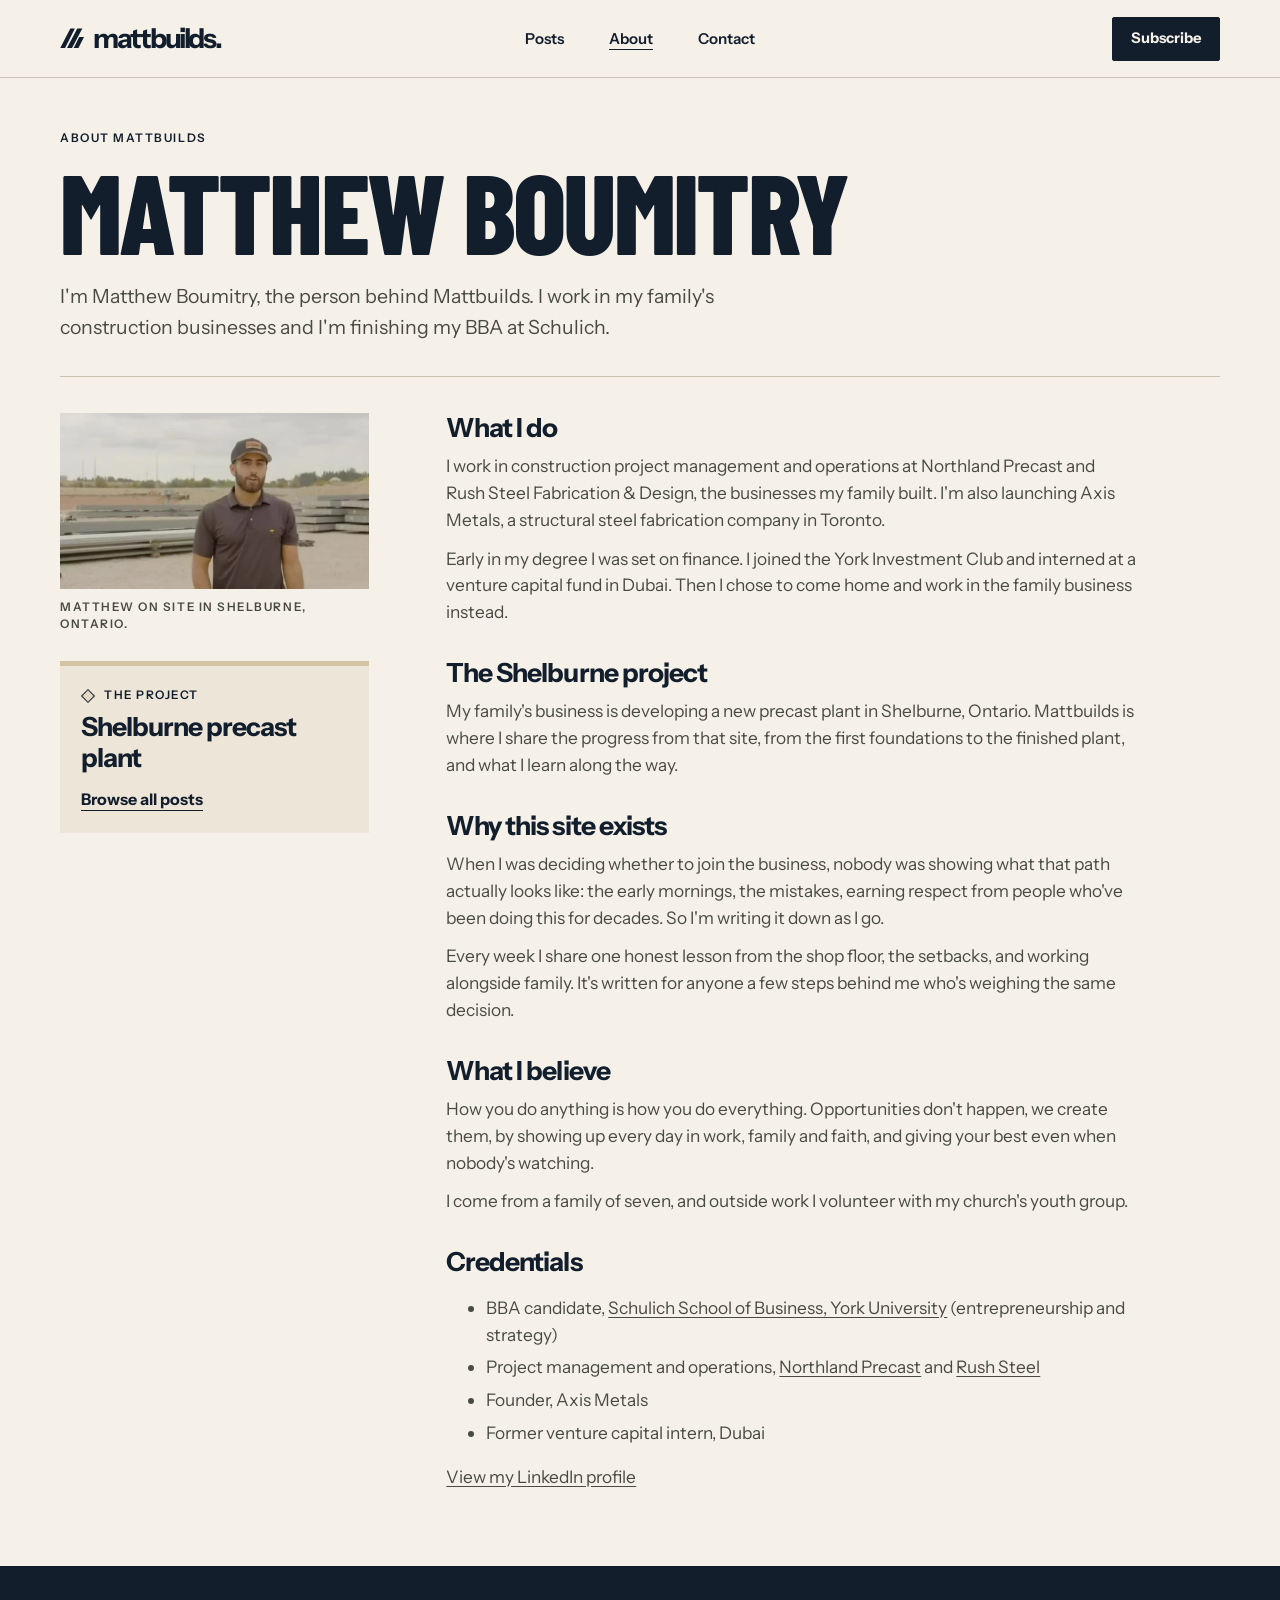
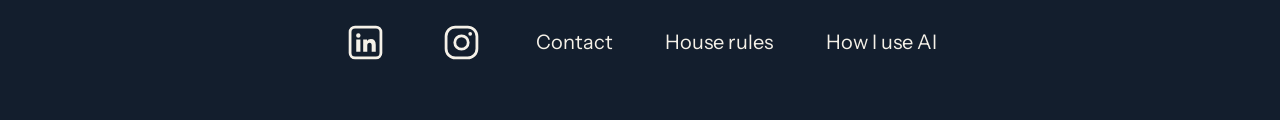
==== public/about.html @ ec170431 "Initial commit: Mattbuilds Vercel static site. Co-authored-by: Cursor <cursoragent@cursor.com>" ====
<!doctype html>
<html lang="en-CA">
<head>
  <meta charset="utf-8">
  <meta name="viewport" content="width=device-width, initial-scale=1">
  <meta name="description" content="I&#x27;m Matthew Boumitry, the person behind Mattbuilds. I work in my family&#x27;s construction businesses and I&#x27;m finishing my BBA at Schulich.">
  <meta name="theme-color" content="#f5f1e8">
  <title>About | Mattbuilds</title>
  <link rel="icon" href="assets/favicon.svg" type="image/svg+xml">
  <link rel="preload" href="assets/barlow-condensed-800.woff2" as="font" type="font/woff2" crossorigin>
  <link rel="stylesheet" href="assets/site.css">
  <script src="assets/site.js" defer></script>
</head>
<body>
<a class="skip-link" href="#main">Skip to content</a>
<header class="site-header">
  <div class="container header-layout">
    <a class="wordmark" href="index.html" aria-label="Mattbuilds home"><span class="brand-mark" aria-hidden="true"></span>mattbuilds<span class="brand-period" aria-hidden="true">.</span></a>
    <nav aria-label="Main navigation">
      <a href="posts.html">Posts</a>
      <a href="about.html" aria-current="page">About</a>
      <a href="contact.html">Contact</a>
    </nav>
    <a class="button header-action" href="index.html#subscribe">Subscribe</a>
  </div>
</header>
<main id="main">

<header class="container page-heading">
  <p class="eyebrow">About Mattbuilds</p>
  <h1>Matthew Boumitry</h1>
  <p class="page-intro">I&#x27;m Matthew Boumitry, the person behind Mattbuilds. I work in my family&#x27;s construction businesses and I&#x27;m finishing my BBA at Schulich.</p>
</header>
<div class="container detail-layout">
  <div class="profile-sidebar">
    <figure class="inline-figure">
      <img src="assets/matthew-on-site.webp" width="816" height="464" alt="Matthew Boumitry standing beside stacked steel at the Shelburne plant site">
      <figcaption>Matthew on site in Shelburne, Ontario.</figcaption>
    </figure>
    <aside class="side-note">
      <p class="eyebrow"><span class="location-dot" aria-hidden="true"></span> The project</p>
      <h2>Shelburne precast plant</h2>
      <a class="text-link" href="posts.html">Browse all posts</a>
    </aside>
  </div>
  <div class="prose">
          <h2>What I do</h2>
          <p>I work in construction project management and operations at Northland Precast and Rush Steel Fabrication &amp; Design, the businesses my family built. I'm also launching Axis Metals, a structural steel fabrication company in Toronto.</p>
          <p>Early in my degree I was set on finance. I joined the York Investment Club and interned at a venture capital fund in Dubai. Then I chose to come home and work in the family business instead.</p>

          <h2>The Shelburne project</h2>
          <p>My family's business is developing a new precast plant in Shelburne, Ontario. Mattbuilds is where I share the progress from that site, from the first foundations to the finished plant, and what I learn along the way.</p>

          <h2>Why this site exists</h2>
          <p>When I was deciding whether to join the business, nobody was showing what that path actually looks like: the early mornings, the mistakes, earning respect from people who've been doing this for decades. So I'm writing it down as I go.</p>
          <p>Every week I share one honest lesson from the shop floor, the setbacks, and working alongside family. It's written for anyone a few steps behind me who's weighing the same decision.</p>

          <h2>What I believe</h2>
          <p>How you do anything is how you do everything. Opportunities don't happen, we create them, by showing up every day in work, family and faith, and giving your best even when nobody's watching.</p>
          <p>I come from a family of seven, and outside work I volunteer with my church's youth group.</p>

          <h2>Credentials</h2>
          <ul>
            <li>BBA candidate, <a href="https://schulich.yorku.ca/programs/bba/">Schulich School of Business, York University</a> (entrepreneurship and strategy)</li>
            <li>Project management and operations, <a href="https://superiorwalls.ca/northland-precast/">Northland Precast</a> and <a href="https://rushsteel.com/">Rush Steel</a></li>
            <li>Founder, Axis Metals</li>
            <li>Former venture capital intern, Dubai</li>
          </ul>
          <p><a href="https://www.linkedin.com/in/matthewboumitry/">View my LinkedIn profile</a></p>
          </div>
</div>


</main>
<footer class="site-footer">
  <nav class="container footer-layout" aria-label="Footer navigation">
    <a class="social-link" href="https://www.linkedin.com/in/matthewboumitry/" aria-label="LinkedIn">
      <svg viewBox="0 0 24 24" aria-hidden="true" focusable="false">
        <rect x="2" y="2" width="20" height="20" rx="3.2" fill="none" stroke="currentColor" stroke-width="1.8"/>
        <path fill="currentColor" d="M6 10h2.7v8H6zm1.35-4a1.43 1.43 0 1 1 0 2.86 1.43 1.43 0 0 1 0-2.86zM10.5 10H13v1.1c.5-.83 1.36-1.32 2.5-1.32 2.11 0 3.15 1.27 3.15 3.69V18H16v-4.23c0-1.04-.38-1.62-1.27-1.62-1 0-1.57.67-1.57 1.76V18H10.5z"/>
      </svg>
    </a>
    <a class="social-link" href="https://www.instagram.com/m.boumitry/" aria-label="Instagram">
      <svg viewBox="0 0 24 24" fill="none" aria-hidden="true" focusable="false">
        <rect x="2" y="2" width="20" height="20" rx="6" stroke="currentColor" stroke-width="1.8"/>
        <circle cx="12" cy="12" r="4.35" stroke="currentColor" stroke-width="1.8"/>
        <circle cx="17.65" cy="6.4" r="1.2" fill="currentColor"/>
      </svg>
    </a>
    <a href="contact.html">Contact</a>
    <a href="house-rules.html">House rules</a>
    <a href="ai.html">How I use AI</a>
  </nav>
</footer>
</body>
</html>
---- public/assets/site.css ----
@font-face {
  font-family: "Barlow Condensed";
  src: url("barlow-condensed-800.woff2") format("woff2");
  font-weight: 800;
  font-display: swap;
}

@font-face {
  font-family: "Instrument Sans";
  src: url("instrument-sans.woff2") format("woff2");
  font-weight: 400 700;
  font-display: swap;
}

:root {
  color-scheme: light;
  --paper: #f5f1e8;
  --ink: #131e2d;
  --text: #494b43;
  --rule: #cbc1b1;
  --sand: #e6d8c0;
  --sand-deep: #d5c3a5;
  --heading: "Barlow Condensed", "Arial Narrow", sans-serif;
  --body: "Instrument Sans", Arial, sans-serif;
}

* { box-sizing: border-box; }
html { scroll-behavior: smooth; }
body { margin: 0; background: var(--paper); color: var(--ink); font: 400 1rem/1.55 var(--body); }
h1, h2, h3, p, figure { margin: 0; }
a { color: inherit; }
img { display: block; max-width: 100%; }
button, input, textarea { font: inherit; }
button { cursor: pointer; }
:focus-visible { outline: 2px solid var(--ink); outline-offset: 4px; }
::selection { background: var(--sand); color: var(--ink); }

.container { width: min(1160px, calc(100% - 100px)); margin-inline: auto; }
.skip-link { position: absolute; z-index: 2; top: 12px; left: 12px; padding: 10px 16px; background: var(--sand); transform: translateY(-150%); }
.skip-link:focus { transform: none; }

.site-header { border-bottom: 1px solid var(--rule); }
.header-layout { min-height: 77px; display: grid; grid-template-columns: 1fr auto 1fr; align-items: center; gap: 24px; }
.wordmark { display: inline-flex; align-items: center; justify-self: start; width: fit-content; font-weight: 700; font-size: 1.72rem; line-height: 1; letter-spacing: -.075em; text-decoration: none; white-space: nowrap; }
.brand-mark { width: 24px; height: 20px; margin-right: 9px; background: currentColor; clip-path: polygon(0 100%, 43% 0, 62% 0, 20% 100%, 28% 100%, 72% 0, 93% 0, 49% 100%, 56% 100%, 80% 43%, 100% 43%, 76% 100%); }
.brand-period { color: var(--ink); }
.site-header nav { display: flex; align-items: center; gap: clamp(21px, 3.5vw, 48px); }
.site-header nav a { text-decoration: none; font-size: .94rem; font-weight: 600; }
.site-header nav a:hover, .site-header nav a[aria-current] { text-decoration: underline; text-underline-offset: .34em; }
.button { display: inline-flex; align-items: center; gap: 14px; justify-content: center; padding: 12px 18px; min-height: 44px; background: var(--sand); color: var(--ink); border: 1px solid var(--ink); border-radius: 2px; font-size: .92rem; font-weight: 700; line-height: 1.2; text-decoration: none; white-space: nowrap; }
.button:hover { background: var(--sand-deep); }
.header-action { justify-self: end; background: var(--ink); color: var(--paper); }
.header-action:hover { background: #2a3749; }

.eyebrow, .post-meta, figcaption { font: 600 .74rem/1.45 var(--body); text-transform: uppercase; letter-spacing: .13em; }
.eyebrow { display: flex; gap: 9px; align-items: center; }
.location-dot { display: inline-block; width: 10px; height: 10px; flex: none; background: var(--sand); border: 1px solid var(--ink); transform: rotate(45deg); margin: 0 2px; }
h1, .journal-heading h2, .newsletter h2 {
  font-family: var(--heading);
  font-weight: 800;
  text-transform: uppercase;
  letter-spacing: -.024em;
  line-height: .9;
}
.text-link { display: inline-flex; gap: 9px; align-items: baseline; width: fit-content; font-weight: 700; text-underline-offset: .3em; text-decoration-thickness: 1px; }
.text-link:hover { color: var(--ink); }

.journal { padding-block: clamp(64px, 7.4vw, 110px); scroll-margin-top: 24px; }
.journal-heading { display: flex; justify-content: space-between; align-items: end; gap: 20px; margin-bottom: 30px; }
.journal-heading h2, .newsletter h2 { font-size: clamp(3.4rem, 6.2vw, 5rem); }
.journal-row { display: grid; align-items: center; grid-template-columns: minmax(120px, 20%) minmax(0, 1fr); gap: 22px; padding: 32px 0; border-top: 1px solid var(--rule); }
.journal-row:last-child { border-bottom: 1px solid var(--rule); }
.journal-feature { position: relative; }
.journal-row .post-meta { color: var(--text); }
.journal-row .post-meta time { display: inline-block; margin-top: 4px; }
.journal-row :is(h2, h3) { font-size: clamp(1.28rem, 2.5vw, 2rem); font-weight: 700; line-height: 1.11; letter-spacing: -.04em; }
.journal-row :is(h2, h3) + p { margin-top: 7px; color: var(--text); }
.journal-row :is(h2, h3) a { text-decoration-color: var(--rule); text-decoration-thickness: 1px; text-underline-offset: .19em; }
.journal-feature :is(h2, h3) a::after { position: absolute; inset: 0; content: ""; }
.journal-row :is(h2, h3) a:hover { text-decoration-color: currentColor; }

.newsletter { padding-block: clamp(62px, 7vw, 96px); background: var(--ink); color: var(--paper); scroll-margin-top: 20px; }
.newsletter-layout { display: grid; grid-template-columns: 1.15fr 1fr; gap: 40px; align-items: center; }
.newsletter h2 { color: var(--paper); }
.newsletter h2 + p { margin-top: 12px; }
.newsletter label, .contact-form label { display: block; font-size: .92rem; font-weight: 700; margin-bottom: 7px; }
.newsletter :focus-visible { outline-color: var(--sand); }
.form-row { display: grid; grid-template-columns: minmax(0, 1fr) auto; gap: 8px; }
input, textarea { min-width: 0; width: 100%; padding: 11px 12px; color: var(--ink); background: #fbfaf4; border: 1px solid #878779; border-radius: 2px; }
.form-status:not(:empty) { margin-top: 8px; font-size: .9rem; }

.site-footer { background: var(--ink); color: var(--paper); }
.footer-layout {
  display: flex;
  justify-content: center;
  align-items: center;
  flex-wrap: wrap;
  gap: 10px clamp(18px, 4.1vw, 53px);
  padding-block: clamp(24px, 4.3vw, 58px);
}
.footer-layout a {
  display: inline-flex;
  align-items: center;
  justify-content: center;
  min-height: 44px;
  font-size: clamp(.95rem, 1.65vw, 1.25rem);
  text-decoration: none;
}
.footer-layout a:hover, .footer-layout a[aria-current] { text-decoration: underline; text-underline-offset: .32em; }
.footer-layout .social-link { min-width: 44px; }
.social-link svg { width: clamp(24px, 3vw, 37px); height: auto; }
.social-link:hover { color: var(--sand); }
.site-footer :focus-visible { outline-color: var(--sand); }
body:has(.newsletter) .site-footer { border-top: 1px solid rgba(230, 216, 192, .25); }
.form-status[data-error] { color: #a12525; }
.newsletter .form-status[data-error] { color: #ffd2c7; }
.button:disabled { opacity: .65; cursor: progress; }

@media (max-width: 450px) {
  .footer-layout { display: grid; grid-template-columns: repeat(6, auto); gap: 5px 12px; }
  .footer-layout .social-link { grid-column: 2 / 4; justify-self: center; }
  .footer-layout .social-link + .social-link { grid-column: 4 / 6; grid-row: 1; }
  .footer-layout a:not(.social-link) { grid-row: 2; grid-column: span 2; }
}

.page-heading { padding-block: 52px 34px; border-bottom: 1px solid var(--rule); }
.page-heading .eyebrow { margin-bottom: 14px; }
.page-heading h1 { max-width: 1050px; font-size: clamp(4rem, 8.7vw, 8rem); }
.page-intro { max-width: 59ch; margin-top: 20px; color: var(--text); font-size: 1.22rem; }
.detail-layout { display: grid; grid-template-columns: minmax(210px, .62fr) minmax(0, 1.55fr); gap: clamp(26px, 6vw, 80px); padding-block: 36px 75px; align-items: start; }
.side-note { border-top: 5px solid var(--sand-deep); padding: 21px; background: #ece5d8; }
.side-note h2, .contact-form h2, .prose h2 { font-size: 1.65rem; line-height: 1.15; letter-spacing: -.037em; }
.side-note .eyebrow + h2 { margin-top: 8px; }
.side-note .text-link, .side-note p:last-child { margin-top: 14px; }
.email-link { overflow-wrap: anywhere; }
.prose { color: var(--text); font-size: 1.08rem; max-width: 690px; }
.prose h2 { margin-block: 32px 10px; color: var(--ink); }
.prose h2:first-child { margin-top: 0; }
.prose p + p { margin-top: 12px; }
.prose a { text-underline-offset: .19em; }
.prose li + li { margin-top: 6px; }
.standalone-prose { padding-block: 40px 80px; }

.contact-form { max-width: 620px; }
.contact-form h2 { margin-bottom: 20px; }
.contact-form input, .contact-form textarea { margin-bottom: 16px; }
.contact-form textarea { resize: vertical; }

.article-heading { border: 0; }
.article-heading h1 { max-width: 950px; }
.back-link { margin-bottom: 28px; }
.article-figure img { width: 100%; max-height: 570px; object-fit: cover; object-position: center 62%; }
.article-figure figcaption { padding-block: 12px; border-bottom: 1px solid var(--rule); color: var(--text); }

@media (max-width: 960px) {
  .container { width: calc(100% - 64px); }
}

@media (max-width: 700px) {
  .container { width: calc(100% - 36px); }
  .header-layout { grid-template-columns: 1fr auto; gap: 10px 16px; padding-block: 14px 11px; }
  .site-header nav { grid-column: 1 / -1; grid-row: 2; justify-content: flex-start; gap: 25px; }
  .site-header nav a { padding-block: 4px; }
  .journal { padding-block: 56px 64px; }
  .journal-heading { display: block; }
  .journal-row { grid-template-columns: 1fr; gap: 8px; padding: 23px 0; }
  .journal-row .post-meta { grid-column: 1 / -1; font-size: .65rem; }
  .journal-row .post-meta br { display: none; }
  .journal-row .post-meta time { margin-inline-start: 5px; }
  .newsletter-layout { gap: 24px; }
  .page-heading { padding-block: 35px 26px; }
  .page-intro { font-size: 1.04rem; }
  .detail-layout { padding-block: 26px 50px; }
  .standalone-prose { padding-block: 30px 50px; }
}

@media (prefers-reduced-motion: reduce) {
  html { scroll-behavior: auto; }
}

.arrow {
  position: relative;
  display: inline-block;
  flex: 0 0 auto;
  align-self: center;
  width: 12px;
  height: 12px;
}

.arrow::before, .arrow::after {
  position: absolute;
  content: "";
}

.arrow::before {
  top: 1px;
  right: 1px;
  width: 6px;
  height: 6px;
  border-top: 1.5px solid currentColor;
  border-right: 1.5px solid currentColor;
}

.arrow::after {
  top: 5px;
  left: 0;
  width: 13px;
  border-top: 1.5px solid currentColor;
  transform: rotate(-45deg);
}

.arrow-left { transform: rotate(225deg); }

@media (max-width: 365px) {
  .wordmark { font-size: 1.49rem; }
  .header-action { padding-inline: 12px; gap: 7px; }
  .form-row { grid-template-columns: 1fr; }
  .form-row .button { justify-self: start; }
}

.profile-hero {
  position: relative;
  isolation: isolate;
  display: grid;
  align-items: center;
  min-height: clamp(510px, 45vw, 720px);
  background: var(--ink);
  color: var(--paper);
}
.profile-portrait { position: absolute; z-index: -1; inset: 0 0 0 39%; }
.profile-portrait img { width: 100%; height: 100%; object-fit: cover; object-position: center 42%; }
.profile-portrait::after {
  position: absolute;
  inset: 0;
  content: "";
  background: linear-gradient(90deg, var(--ink), rgba(19, 30, 45, .65) 19%, transparent 53%);
}
.profile-content { padding-block: 64px; }
.profile-content h1 { font-size: clamp(5rem, 8.4vw, 8.4rem); text-transform: none; }
.profile-content h1 span { display: block; color: var(--sand); font-size: .72em; margin-bottom: .08em; }
.profile-content p { max-width: 41ch; margin-block: 26px 31px; font-size: clamp(1.02rem, 1.35vw, 1.22rem); }
.profile-content :focus-visible { outline-color: var(--sand); }

.quotes-section {
  padding-block: clamp(20px, 4vw, 56px) clamp(66px, 8vw, 112px);
}
.quotes-section h2 {
  margin: 0 auto clamp(21px, 3vw, 38px);
  text-align: center;
  font: 800 clamp(2.8rem, 5.3vw, 4.4rem)/1 var(--heading);
  letter-spacing: -.025em;
}
.quote-marquee { background: var(--ink); color: var(--paper); padding-block: clamp(23px, 4vw, 45px); }
.quote-window { overflow-x: auto; }
.quote-track, .quote-list { display: flex; width: max-content; }
.quote-list { list-style: none; flex: none; align-items: center; padding: 0; margin: 0; }
.quote-list li { display: flex; align-items: center; white-space: nowrap; font-size: clamp(1.12rem, 2.1vw, 1.62rem); font-weight: 500; }
.quote-list li::after { content: ""; width: 6px; height: 6px; margin-inline: clamp(26px, 4.5vw, 62px); transform: rotate(45deg); background: var(--sand); }
.quote-marquee[data-animated] .quote-window { overflow: hidden; mask-image: linear-gradient(to right, transparent, black 5%, black 95%, transparent); }
.quote-marquee[data-animated] .quote-track { animation: quote-scroll 70s linear infinite; }
.quote-marquee[data-animated]:hover .quote-track { animation-play-state: paused; }
@keyframes quote-scroll { to { transform: translateX(-50%); } }

@media (max-width: 860px) {
  .profile-content p { max-width: 31ch; }
}

@media (max-width: 700px) {
  .profile-hero { min-height: 0; }
  .profile-portrait { position: relative; inset: auto; height: clamp(280px, 81vw, 420px); }
  .profile-portrait img { object-position: center 35%; }
  .profile-portrait::after { background: linear-gradient(0deg, var(--ink), transparent 35%); }
  .profile-content { margin-top: -20px; padding-block: 0 44px; }
  .profile-content h1 { font-size: clamp(3.75rem, 12vw, 5.5rem); }
  .profile-content p { max-width: 43ch; margin-block: 19px 21px; }
  .profile-content .button { white-space: normal; text-align: left; }
}

@media (prefers-reduced-motion: reduce) {
  .quote-marquee[data-animated] .quote-track { animation: none; }
  .quote-marquee[data-animated] .quote-window { overflow-x: auto; mask-image: none; }
  .quote-marquee .quote-list[aria-hidden="true"] { display: none; }
  .quote-list { display: flex; flex-wrap: wrap; width: auto; gap: 12px 20px; padding-inline: 20px; }
  .quote-track { width: auto; }
  .quote-list li { white-space: normal; }
  .quote-list li::after { display: none; }
}

@media (max-width: 700px) {
  .detail-layout, .newsletter-layout { grid-template-columns: 1fr; }
  .page-heading h1 { font-size: clamp(3.25rem, 12.4vw, 5.6rem); }
}

@media (max-width: 365px) {
  .page-heading h1 { font-size: 2.9rem; }
}

.journal-heading > .text-link { flex: none; margin-top: 10px; }
.recent-posts { padding-bottom: clamp(54px, 6.4vw, 90px); }
.archive { padding-block: 0; }
.archive > :first-child { border-top: 0; }
.site-updates {
  display: grid;
  grid-template-columns: minmax(0, .9fr) minmax(0, 1.4fr);
  align-items: start;
  gap: clamp(30px, 6vw, 78px);
  padding-block: clamp(64px, 8vw, 106px);
}
.site-updates h2 {
  font: 800 clamp(2.9rem, 5.2vw, 4.75rem)/.94 var(--heading);
  text-transform: uppercase;
  letter-spacing: -.024em;
}
.site-updates-intro p { margin-top: 16px; color: var(--text); }
.site-video video {
  display: block;
  width: 100%;
  height: auto;
  aspect-ratio: 816 / 464;
  background: var(--ink);
}

@media (max-width: 700px) {
  .site-updates { grid-template-columns: 1fr; gap: 22px; }
}


.profile-sidebar { min-width: 0; }
.profile-sidebar .inline-figure { margin-block: 0 28px; }
.inline-figure { margin-block: 28px; }
.inline-figure img { width: 100%; height: auto; }
.inline-figure figcaption { margin-top: 10px; color: var(--text); }
.inline-figure figcaption a { text-underline-offset: .2em; }

.path-figure { margin-block: 30px; padding: clamp(16px, 4vw, 28px); background: #ece5d8; }
.path-figure h2 { font-size: 1.24rem; }
.survey-chart { display: grid; gap: 18px; margin-block: 16px 20px; }
.survey-chart dt { font-size: .92rem; line-height: 1.4; }
.survey-chart dd { display: flex; gap: 8px; align-items: center; margin: 4px 0 0; font-size: .9rem; }
.survey-chart dd span { width: var(--bar); height: 13px; background: var(--ink); }
.path-figure figcaption { line-height: 1.6; }

.post-taxonomy {
  display: flex;
  flex-wrap: wrap;
  align-items: baseline;
  gap: 12px 28px;
  max-width: 690px;
  margin-top: -36px;
  margin-bottom: clamp(34px, 6vw, 72px);
  padding-top: 18px;
  border-top: 1px solid var(--rule);
  color: var(--text);
  font-size: .85rem;
}
.post-taxonomy strong { margin-left: 5px; color: var(--ink); }
.post-taxonomy div, .post-taxonomy ul { display: flex; flex-wrap: wrap; gap: 6px 9px; align-items: baseline; }
.post-taxonomy ul { list-style: none; padding: 0; margin: 0; }
.post-taxonomy li { padding: 2px 9px; background: #ece5d8; color: var(--ink); }
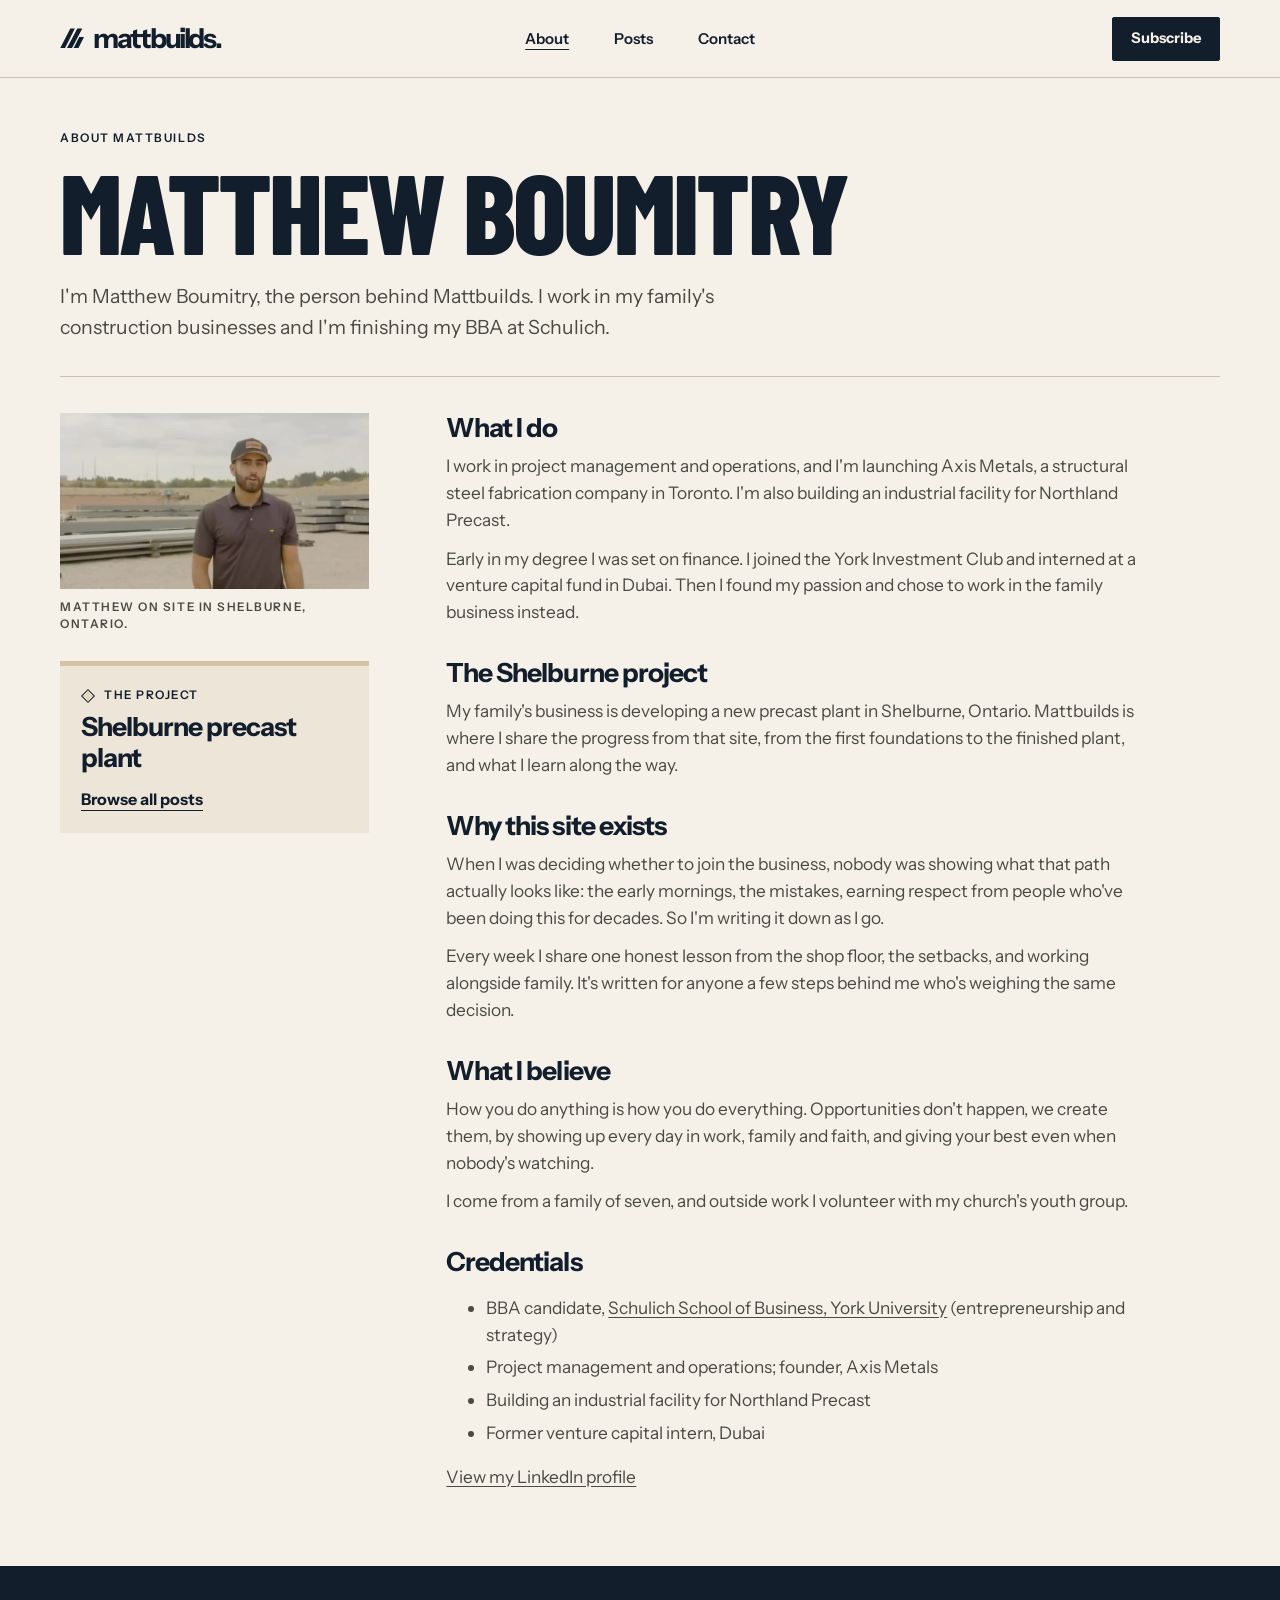
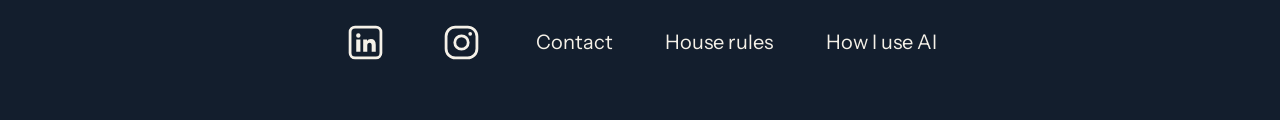
==== commit d5c3f60d: "Update office trailer post and about page copy, reorder nav to About Posts Contact, and remove Rush " ====
--- a/public/about.html
+++ b/public/about.html
@@ -17,8 +17,8 @@
   <div class="container header-layout">
     <a class="wordmark" href="index.html" aria-label="Mattbuilds home"><span class="brand-mark" aria-hidden="true"></span>mattbuilds<span class="brand-period" aria-hidden="true">.</span></a>
     <nav aria-label="Main navigation">
+      <a href="about.html" aria-current="page">About</a>
       <a href="posts.html">Posts</a>
-      <a href="about.html" aria-current="page">About</a>
       <a href="contact.html">Contact</a>
     </nav>
     <a class="button header-action" href="index.html#subscribe">Subscribe</a>
@@ -45,8 +45,8 @@
   </div>
   <div class="prose">
           <h2>What I do</h2>
-          <p>I work in construction project management and operations at Northland Precast and Rush Steel Fabrication &amp; Design, the businesses my family built. I'm also launching Axis Metals, a structural steel fabrication company in Toronto.</p>
-          <p>Early in my degree I was set on finance. I joined the York Investment Club and interned at a venture capital fund in Dubai. Then I chose to come home and work in the family business instead.</p>
+          <p>I work in project management and operations, and I'm launching Axis Metals, a structural steel fabrication company in Toronto. I'm also building an industrial facility for Northland Precast.</p>
+          <p>Early in my degree I was set on finance. I joined the York Investment Club and interned at a venture capital fund in Dubai. Then I found my passion and chose to work in the family business instead.</p>
 
           <h2>The Shelburne project</h2>
           <p>My family's business is developing a new precast plant in Shelburne, Ontario. Mattbuilds is where I share the progress from that site, from the first foundations to the finished plant, and what I learn along the way.</p>
@@ -62,8 +62,8 @@
           <h2>Credentials</h2>
           <ul>
             <li>BBA candidate, <a href="https://schulich.yorku.ca/programs/bba/">Schulich School of Business, York University</a> (entrepreneurship and strategy)</li>
-            <li>Project management and operations, <a href="https://superiorwalls.ca/northland-precast/">Northland Precast</a> and <a href="https://rushsteel.com/">Rush Steel</a></li>
-            <li>Founder, Axis Metals</li>
+            <li>Project management and operations; founder, Axis Metals</li>
+            <li>Building an industrial facility for Northland Precast</li>
             <li>Former venture capital intern, Dubai</li>
           </ul>
           <p><a href="https://www.linkedin.com/in/matthewboumitry/">View my LinkedIn profile</a></p>
